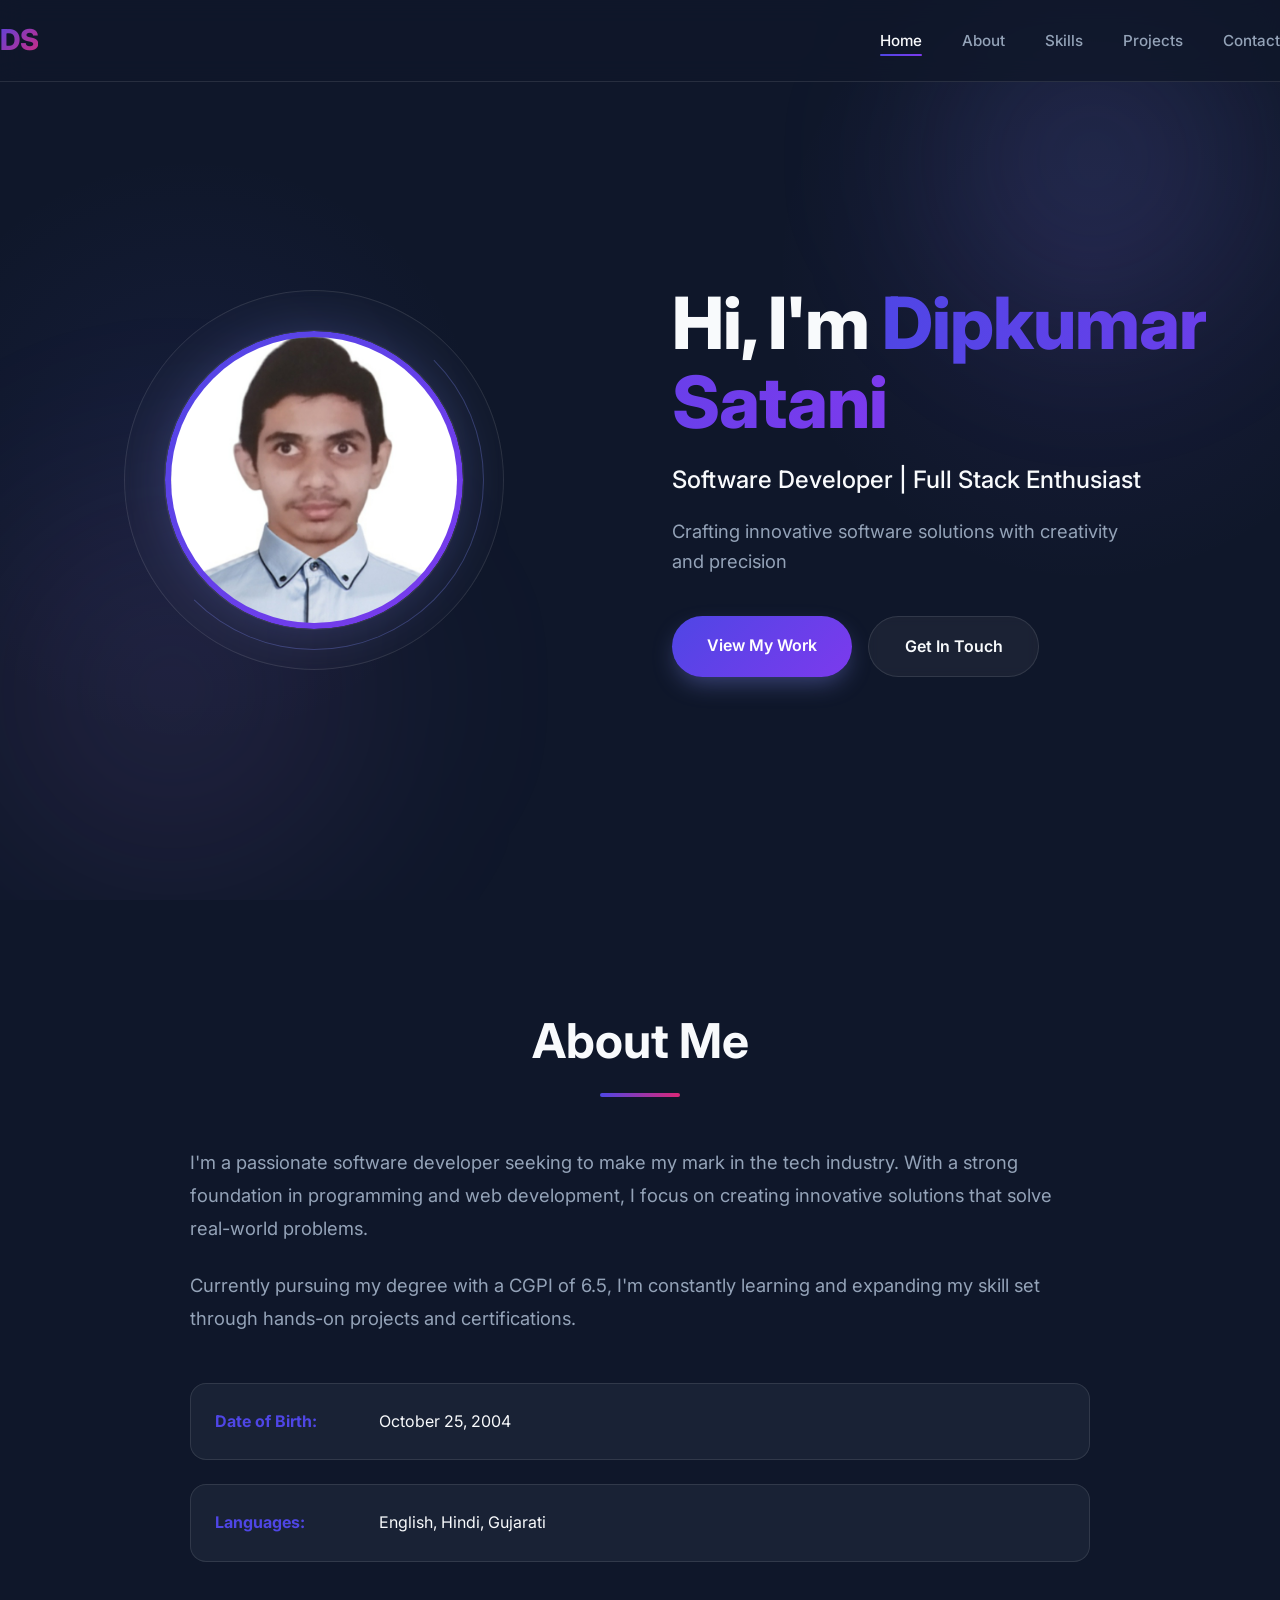
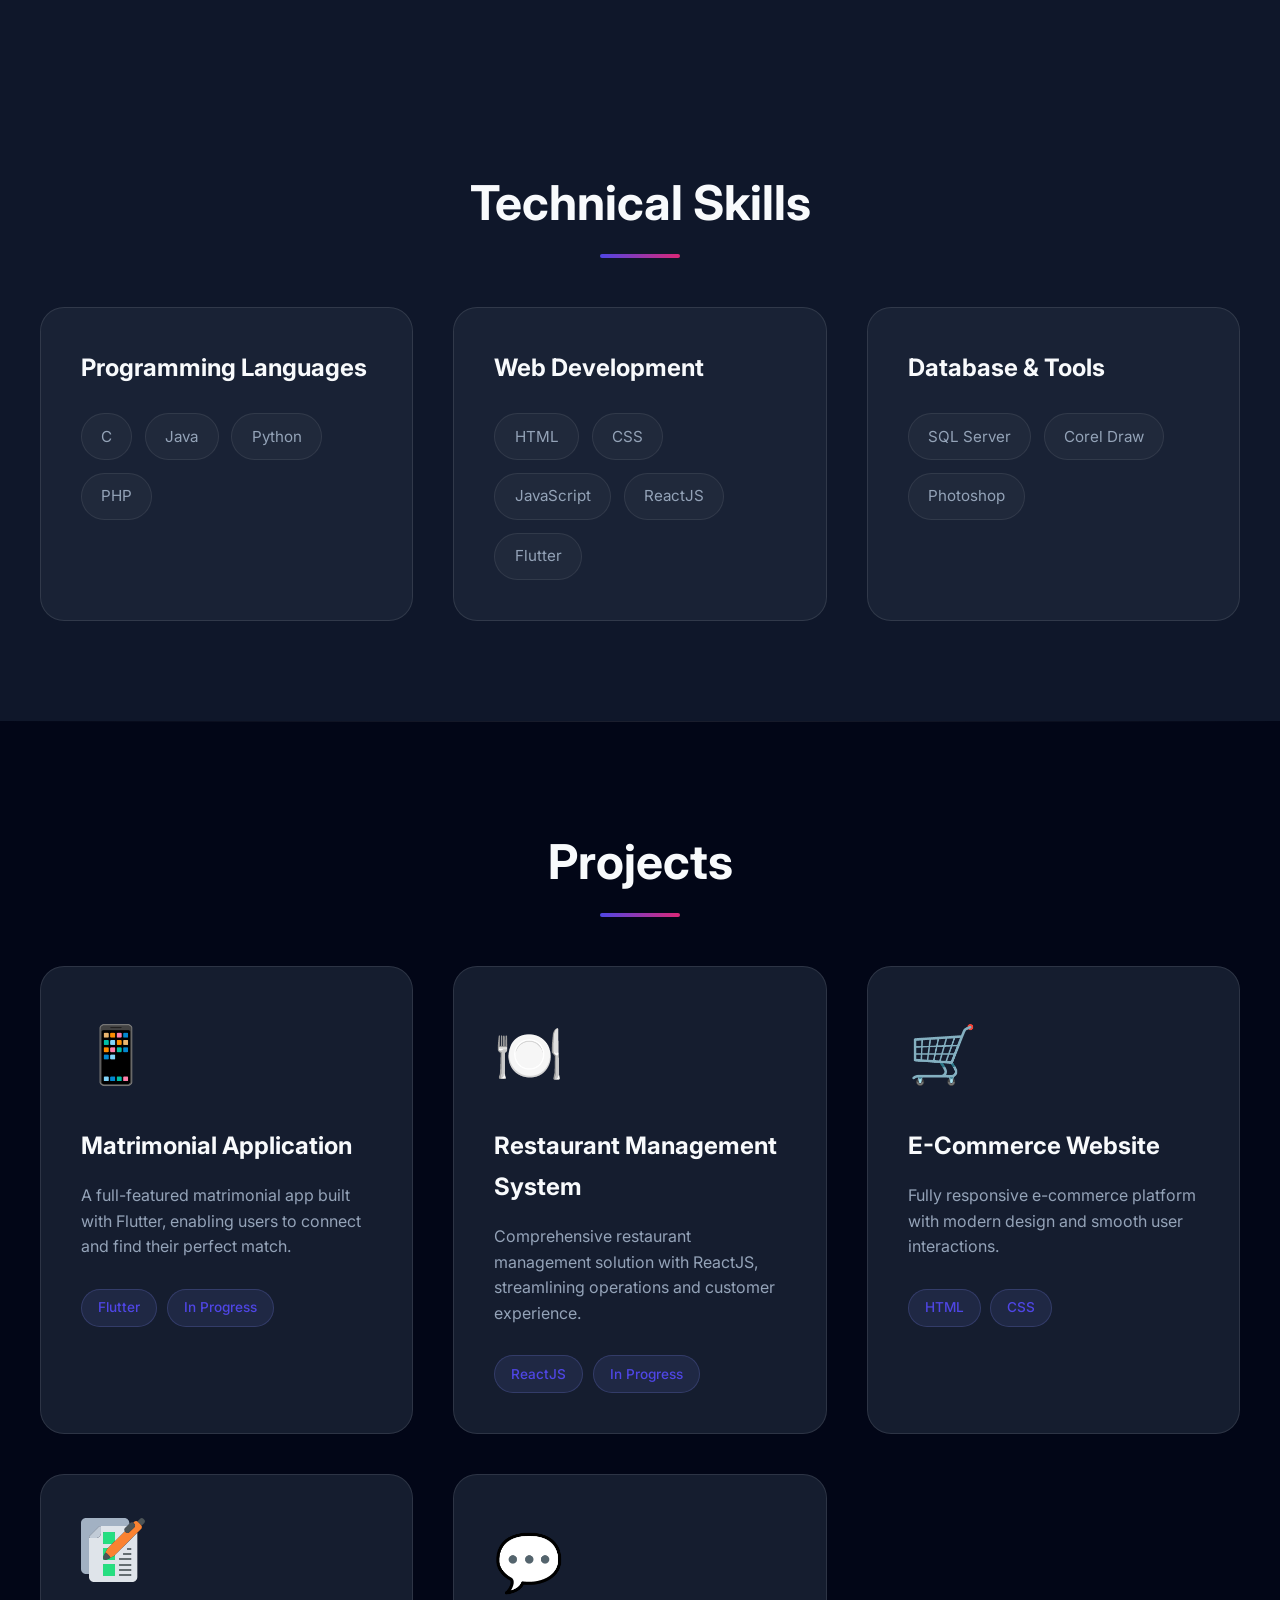
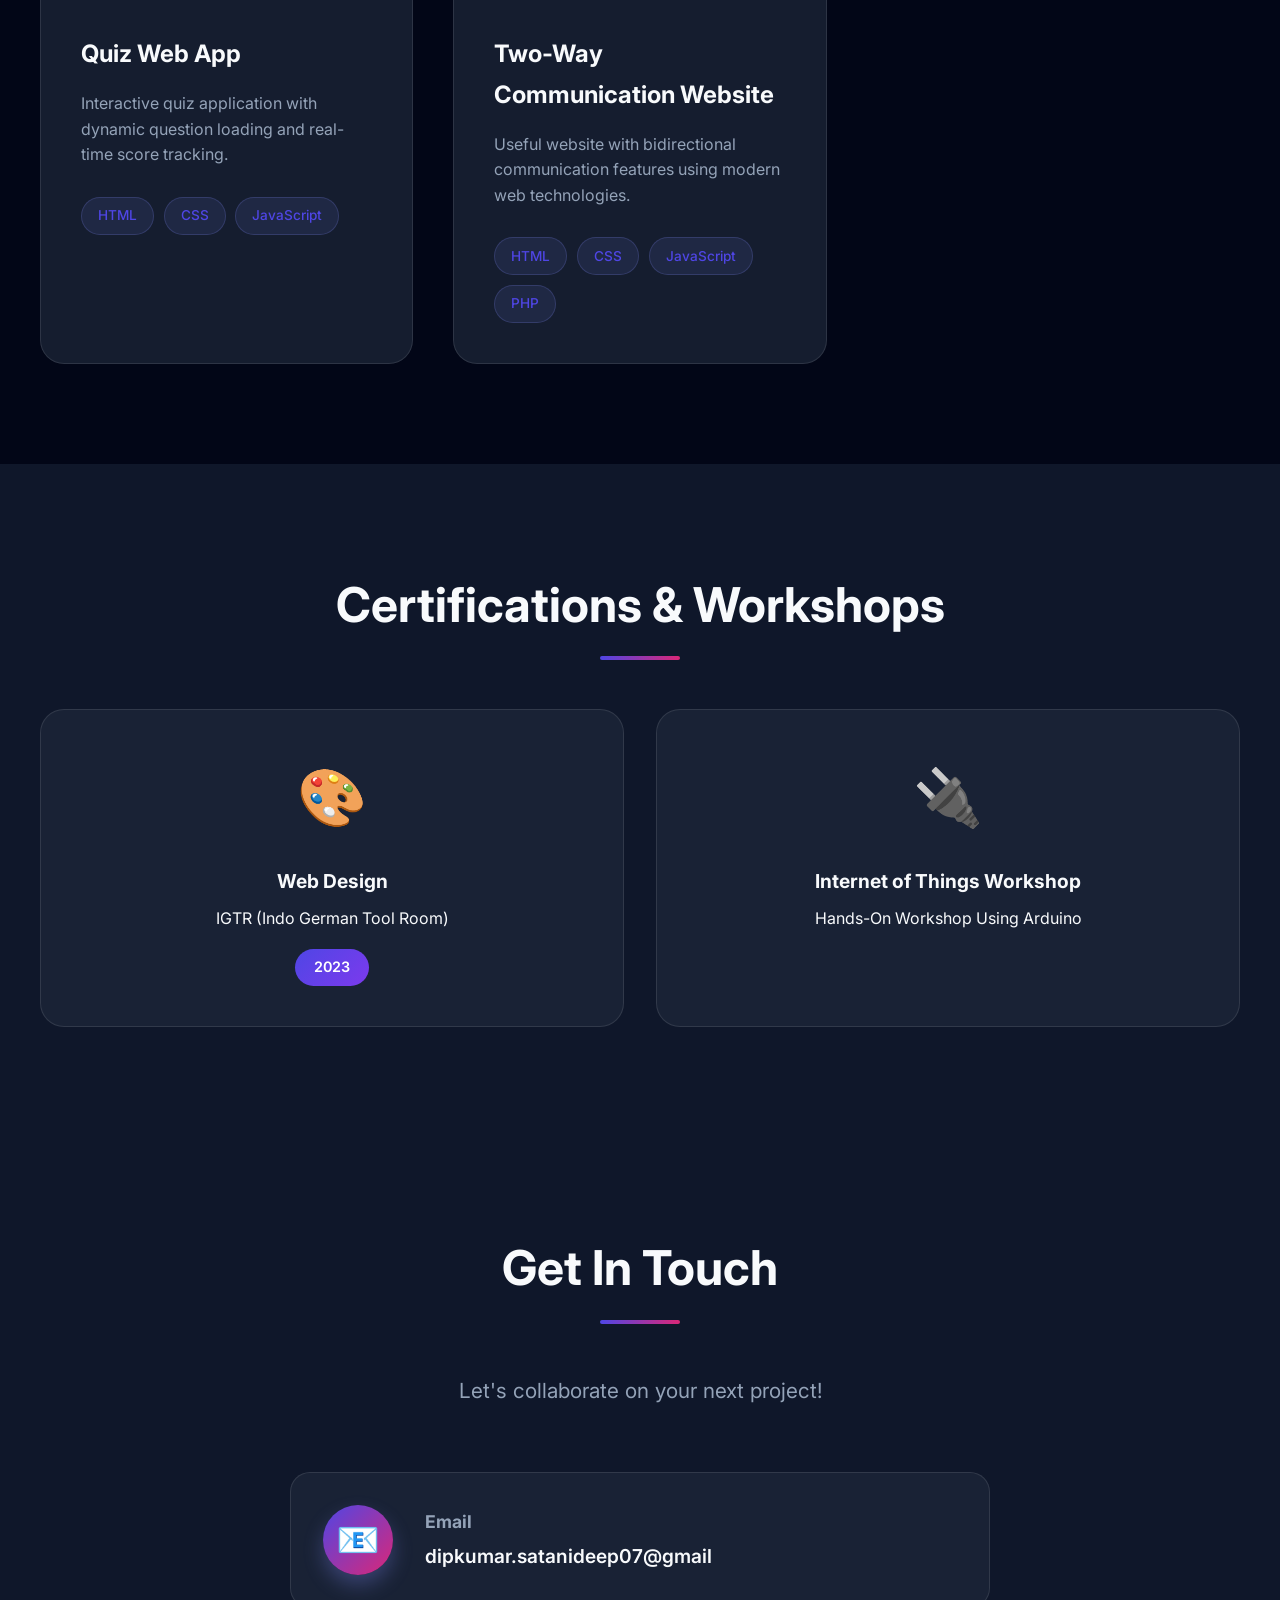
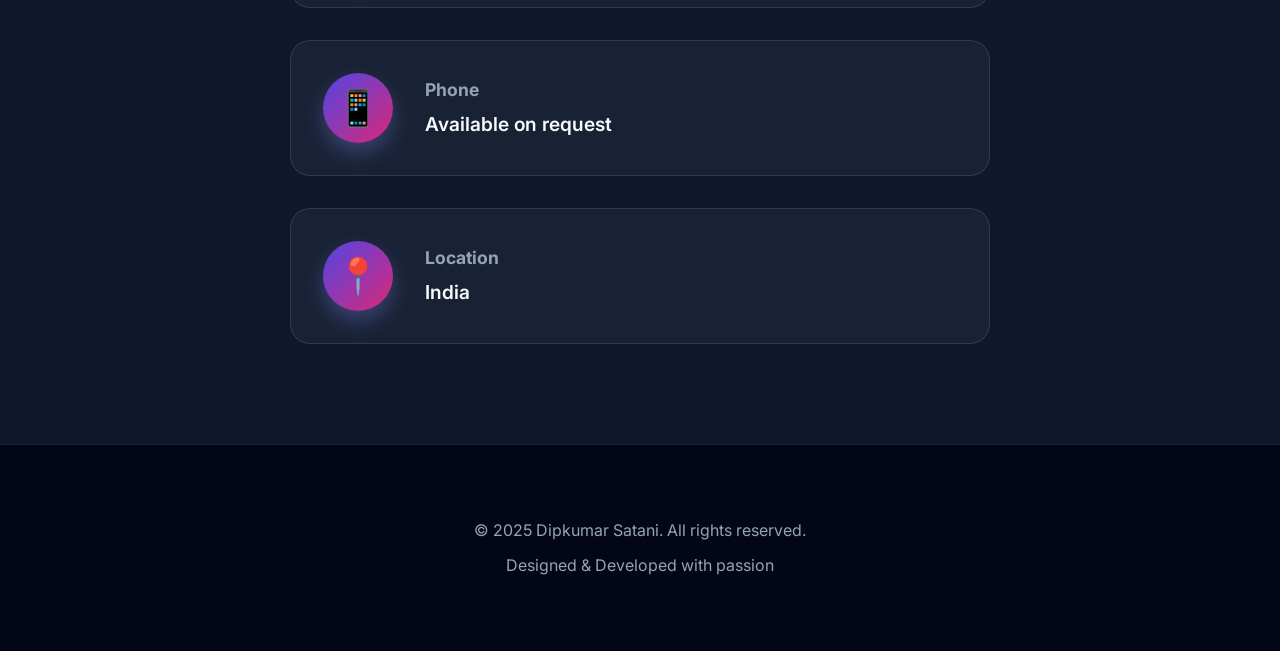
==== index.html @ 1bc6665c "Add files via upload" ====
<!DOCTYPE html>
<html lang="en">

<head>
  <meta charset="UTF-8" />
  <meta name="viewport" content="width=device-width, initial-scale=1.0" />
  <title>Dipkumar Satani - Software Developer Portfolio</title>
  <link rel="preconnect" href="https://fonts.googleapis.com">
  <link rel="preconnect" href="https://fonts.gstatic.com" crossorigin>
  <link
    href="https://fonts.googleapis.com/css2?family=Inter:wght@300;400;500;600;700&family=Outfit:wght@400;500;600;700;800&display=swap"
    rel="stylesheet">
  <link rel="stylesheet" href="style.css" />
</head>

<body>
  <!-- Navigation -->
  <nav class="navbar">
    <div class="nav-container">
      <div class="logo">DS</div>
      <ul class="nav-menu">
        <li><a href="#home" class="nav-link">Home</a></li>
        <li><a href="#about" class="nav-link">About</a></li>
        <li><a href="#skills" class="nav-link">Skills</a></li>
        <li><a href="#projects" class="nav-link">Projects</a></li>
        <li><a href="#contact" class="nav-link">Contact</a></li>
      </ul>
      <div class="hamburger">
        <span></span>
        <span></span>
        <span></span>
      </div>
    </div>
  </nav>
  <!-- Hero Section -->
  <section id="home" class="hero">
    <div class="hero-image">
      <div class="profile-ring">
        <div class="ring-outer"></div>
        <div class="ring-middle"></div>
        <div class="profile-photo">
          <img src="./me.jpg" alt="Dipkumar Satani" id="profileImg" />
          <div class="photo-placeholder">DS</div>
        </div>
      </div>
    </div>
    <div class="hero-content">
      <h1 class="hero-title">
        Hi, I'm <span class="gradient-text">Dipkumar Satani</span>
      </h1>
      <p class="hero-subtitle">Software Developer | Full Stack Enthusiast</p>
      <p class="hero-description">
        Crafting innovative software solutions with creativity and precision
      </p>
      <div class="hero-buttons">
        <a href="#projects" class="btn btn-primary">View My Work</a>
        <a href="#contact" class="btn btn-secondary">Get In Touch</a>
      </div>
    </div>
  </section>

  <!-- About Section -->
  <section id="about" class="about">
    <div class="container">
      <h2 class="section-title">About Me</h2>
      <div class="about-content">
        <div class="about-text">
          <p>
            I'm a passionate software developer seeking to make my mark in the
            tech industry. With a strong foundation in programming and web
            development, I focus on creating innovative solutions that solve
            real-world problems.
          </p>
          <p>
            Currently pursuing my degree with a CGPI of 6.5, I'm constantly
            learning and expanding my skill set through hands-on projects and
            certifications.
          </p>
          <div class="about-details">
            <div class="detail-item">
              <span class="detail-label">Date of Birth:</span>
              <span class="detail-value">October 25, 2004</span>
            </div>
            <div class="detail-item">
              <span class="detail-label">Languages:</span>
              <span class="detail-value">English, Hindi, Gujarati</span>
            </div>
          </div>
        </div>
      </div>
    </div>
  </section>

  <!-- Skills Section -->
  <section id="skills" class="skills">
    <div class="container">
      <h2 class="section-title">Technical Skills</h2>
      <div class="skills-grid">
        <div class="skill-category">
          <h3>Programming Languages</h3>
          <div class="skill-tags">
            <span class="skill-tag">C</span>
            <span class="skill-tag">Java</span>
            <span class="skill-tag">Python</span>
            <span class="skill-tag">PHP</span>
          </div>
        </div>
        <div class="skill-category">
          <h3>Web Development</h3>
          <div class="skill-tags">
            <span class="skill-tag">HTML</span>
            <span class="skill-tag">CSS</span>
            <span class="skill-tag">JavaScript</span>
            <span class="skill-tag">ReactJS</span>
            <span class="skill-tag">Flutter</span>
          </div>
        </div>
        <div class="skill-category">
          <h3>Database & Tools</h3>
          <div class="skill-tags">
            <span class="skill-tag">SQL Server</span>
            <span class="skill-tag">Corel Draw</span>
            <span class="skill-tag">Photoshop</span>
          </div>
        </div>
      </div>
    </div>
  </section>

  <!-- Projects Section -->
  <section id="projects" class="projects">
    <div class="container">
      <h2 class="section-title">Projects</h2>
      <div class="projects-grid">
        <div class="project-card">
          <div class="project-icon">📱</div>
          <h3>Matrimonial Application</h3>
          <p>
            A full-featured matrimonial app built with Flutter, enabling users
            to connect and find their perfect match.
          </p>
          <div class="project-tech">
            <span>Flutter</span>
            <span>In Progress</span>
          </div>
        </div>
        <div class="project-card">
          <div class="project-icon">🍽️</div>
          <h3>Restaurant Management System</h3>
          <p>
            Comprehensive restaurant management solution with ReactJS,
            streamlining operations and customer experience.
          </p>
          <div class="project-tech">
            <span>ReactJS</span>
            <span>In Progress</span>
          </div>
        </div>
        <div class="project-card">
          <div class="project-icon">🛒</div>
          <h3>E-Commerce Website</h3>
          <p>
            Fully responsive e-commerce platform with modern design and smooth
            user interactions.
          </p>
          <div class="project-tech">
            <span>HTML</span>
            <span>CSS</span>
          </div>
        </div>
        <div class="project-card">
          <div class="project-icon">
            <svg xmlns="http://www.w3.org/2000/svg" width="64" height="64" viewBox="0 0 64 64" id="test">
              <g>
                <path fill="#646e72"
                  d="m 47.00004,30.0002 a 1,1.0000078 0 0 0 -1,1 1,1.0000078 0 0 0 1,1.0001 h 2.332 a 1,1.0000078 0 0 0 1,-1.0001 1,1.0000078 0 0 0 -1,-1 z m -4,5.0001 a 1,1.0000078 0 0 0 -1,1 1,1.0000078 0 0 0 1,1 h 6.332 a 1,1.0000078 0 0 0 1,-1 1,1.0000078 0 0 0 -1,-1 z m -4,5 a 1,1.0000078 0 0 0 -1,1 1,1.0000078 0 0 0 1,1 h 10.332 a 1,1.0000078 0 0 0 1,-1 1,1.0000078 0 0 0 -1,-1 z m 0,6.0001 a 1,1.0000078 0 0 0 -1,1 1,1.0000078 0 0 0 1,1 h 10.332 a 1,1.0000078 0 0 0 1,-1 1,1.0000078 0 0 0 -1,-1 z m 0,5 a 1,1.0000078 0 0 0 -1,1 1,1.0000078 0 0 0 1,1 h 10.332 a 1,1.0000078 0 0 0 1,-1 1,1.0000078 0 0 0 -1,-1 z m 0,5 a 1,1.0000078 0 0 0 -1,1 1,1.0000078 0 0 0 1,1.0001 h 10.332 a 1,1.0000078 0 0 0 1,-1.0001 1,1.0000078 0 0 0 -1,-1 z">
                </path>
                <path fill="#26de81"
                  d="M23.00004 46.0004c-.5523.0001-.9999.4477-1 1v10c.0001.5523.4477 1 1 1.0001h10c.5523-.0001.9999-.4478 1-1.0001v-10c-.0001-.5523-.4477-.9999-1-1zM23.00004 14.0001a1.0001 1.0001078 0 00-1 1v10.0001a1.0001 1.0001078 0 001 1h7.9297l3.0703-3.0723v-7.9278a1.0001 1.0001078 0 00-1-1z">
                </path>
                <path fill="#4c5457"
                  d="m 24.00004,35.1409 c -0.5666,1.0728 -1.1221,2.1517 -1.6816,3.2283 -0.6235,1.1997 0.038,2.4399 0.4555,2.8575 0.4203,0.4202 1.6528,1.0643 2.8575,0.4555 1.0769,-0.5539 2.1585,-1.1071 3.2223,-1.6819 0.3705,-0.3247 0.4492,-0.8709 0.1856,-1.2871 -0.9276,-1.4272 -2.4361,-2.925 -3.7012,-3.7949 -0.4454,-0.2925 -1.0296,-0.1748 -1.3381,0.2226 z">
                </path>
                <path fill="#fa8231"
                  d="m 55.06844,3.1094 c -0.7699,0 -1.5395,0.2914 -2.1211,0.873 l -0.7305,0.7305 c 0.323,0.2404 1.2006,1.1291 1.4141,1.4141 v 0 c 0.678,0.9057 0.6153,2.2128 -0.2051,3.0333 l -5.2012,5.2012 c -0.8202,0.8203 -2.1256,0.8807 -3.0312,0.2031 v 0 c -0.427,-0.3291 -1.1944,-1.1182 -1.4161,-1.4141 l -16.8476,16.8497 -0.6367,0.6367 c -0.075,0.074 -0.1375,0.16 -0.1856,0.2539 -0.7032,1.3865 -1.4051,2.7735 -2.1074,4.1603 v 0.09 c 0.3198,-0.4115 0.9021,-0.5084 1.3379,-0.2226 0.2423,0.1666 0.4702,0.3532 0.7012,0.5351 0.9292,0.732 1.7608,1.5812 2.4707,2.5274 0.1808,0.241 0.365,0.4796 0.5293,0.7324 0.2635,0.4161 0.1848,0.9622 -0.1856,1.2869 h 0.096 c 1.3869,-0.7021 2.7737,-1.4044 4.1602,-2.1074 0.094,-0.048 0.1796,-0.1107 0.2539,-0.1856 8.8861,-8.8835 17.7703,-17.7688 26.6543,-26.6545 0.9144,-0.9144 1.0976,-2.2889 0.5742,-3.4023 -0.8924,-1.3965 -2.2337,-2.4994 -3.4024,-3.6681 -0.4751,-0.4751 -1.2759,-0.873 -2.121,-0.873 z">
                </path>
                <path fill="#4c5457"
                  d="M59.08404.6738l-2.7324 2.7324c.3024.1424.5894.3278.8378.5762l2.8282 2.8282c.2487.2488.4318.5371.5742.8399l2.7344-2.7345c.8983-.8984.8983-2.3848 0-3.2832l-.959-.959c-.8939-.8939-2.382-.901-3.2832 0zM50.76954 4.248c-.5773.01-1.1499.232-1.5859.668l-5.2012 5.2013c-.8204.8203-.8831 2.1275-.2051 3.0332.2056.2762 1.0846 1.166 1.4161 1.4141.9056.6776 2.211.6171 3.0312-.2032l5.2012-5.2011c.8204-.8205.8831-2.1276.2051-3.0333-.202-.2715-1.077-1.1615-1.4141-1.4141-.4246-.3182-.9378-.4739-1.4473-.4649z">
                </path>
                <path fill="#26de81"
                  d="m 23.00004,30.0002 c -0.5523,10e-5 -0.9999,0.4477 -1,1 v 10.0001 c 0,0.5523 0.4477,1 1,1 h 10 c 0.5523,-1e-4 0.9999,-0.4477 1,-1 v -3.9297 l -0.6367,0.6367 c -0.074,0.075 -0.16,0.1375 -0.2539,0.1856 -3.5726,1.8114 0.9953,-0.5052 -7.4785,3.789 -0.6697,0.3394 -1.3943,0.307 -2.0137,0.062 -0.3159,-0.1244 -0.6125,-0.2863 -0.8438,-0.5175 -0.2312,-0.2313 -0.3931,-0.5279 -0.5175,-0.8438 -0.244,-0.6194 -0.2769,-1.3439 0.062,-2.0137 1.2642,-2.4921 2.5253,-4.9857 3.789,-7.4781 0.048,-0.094 0.1107,-0.1796 0.1856,-0.2539 l 0.6367,-0.6367 z">
                </path>
                <path fill="#a2b1c3"
                  d="m 5.00004,0 c -2.7496,0 -5,2.2504 -5,5 v 46.0004 c 0,2.7496 2.2504,5 5,5 h 3 V 19.0001 c 10e-5,-0.2652 0.1055,-0.5195 0.293,-0.707 l 10,-10 c 0.1875,-0.1875 0.4418,-0.2929 0.707,-0.293 h 27.0996 l 2.2324,-2.2325 V 5 c 0,-2.7496 -2.2504,-5 -5,-5 z">
                </path>
                <path fill="#dfe4ea"
                  d="m 19.00004,8.0001 c 0.3735,0 0.9407,0.2614 0.9997,0.9995 v 6 c 0,2.7496 -2.2504,5.0001 -5,5.0001 h -6 c -0.5523,0 -1,-0.4477 -1,-1.0001 V 59 c 0,2.7496 2.2504,5 5,5 h 38.332 c 2.7496,0 5,-2.2504 5,-5 V 14.7379 c -7.4418,7.4463 -14.8874,14.8889 -22.3317,22.3327 v 3.9297 c -10e-5,0.5523 -0.4477,0.9999 -1,1 h -10 c -0.5523,0 -1,-0.4477 -1,-1 V 31.0002 c 10e-5,-0.5523 0.4477,-0.9999 1,-1 h 3.9297 l 4,-4 h -7.9297 c -0.5523,-10e-5 -0.9999,-0.4477 -1,-1 V 15.0001 c 10e-5,-0.5523 0.4477,-0.9999 1,-1 h 10 c 0.5523,10e-5 0.9999,0.4477 1,1 v 7.9278 l 9.7773,-9.7774 c -0.678,-0.9057 -0.6153,-2.2129 0.2051,-3.0332 l 2.1172,-2.1172 z m 28,22.0001 h 2.332 c 0.5523,0 1,0.4477 1,1 0,0.5523 -0.4477,1.0001 -1,1.0001 h -2.332 c -0.5523,0 -1,-0.4478 -1,-1.0001 0,-0.5523 0.4477,-1 1,-1 z m -4,5.0001 h 6.332 c 0.5523,0 1,0.4477 1,1 0,0.5523 -0.4477,1 -1,1 h -6.332 c -0.5523,0 -1,-0.4477 -1,-1 0,-0.5523 0.4477,-1 1,-1 z m -4,5 h 10.332 c 0.5523,0 1,0.4477 1,1 0,0.5523 -0.4477,1 -1,1 h -10.332 c -0.5523,0 -1,-0.4477 -1,-1 0,-0.5523 0.4477,-1 1,-1 z m -16,6.0001 h 10 c 0.5523,1e-4 0.9999,0.4477 1,1 v 10 c -10e-5,0.5523 -0.4477,1 -1,1.0001 h -10 c -0.5523,-1e-4 -0.9999,-0.4478 -1,-1.0001 v -10 c 10e-5,-0.5523 0.4477,-0.9999 1,-1 z m 16,0 h 10.332 c 0.5523,0 1,0.4477 1,1 0,0.5523 -0.4477,1 -1,1 h -10.332 c -0.5523,0 -1,-0.4477 -1,-1 0,-0.5523 0.4477,-1 1,-1 z m 0,5 h 10.332 c 0.5523,0 1,0.4477 1,1 0,0.5523 -0.4477,1 -1,1 h -10.332 c -0.5523,0 -1,-0.4477 -1,-1 0,-0.5523 0.4477,-1 1,-1 z m 0,5 h 10.332 c 0.5523,0 1,0.4477 1,1 0,0.5523 -0.4477,1.0001 -1,1.0001 h -10.332 c -0.5523,0 -1,-0.4478 -1,-1.0001 0,-0.5523 0.4477,-1 1,-1 z">
                </path>
                <path fill="#c1cbd7"
                  d="m 19.00004,8.0001 c -0.482,0 -0.7226,0.3321 -0.7068,0.2926 l -10,10 c 0,0 0.01,-0.01 0.015,-0.012 -0.6383,0.6115 -0.2137,1.7195 0.6918,1.7195 h 6 c 2.7496,0 5.0045,-2.2505 5,-5.0001 -0.01,-6.075 -0.01,-2.9616 -0.01,-6.075 0,-0.1072 -0.073,-0.4426 -0.31,-0.6443 -0.1828,-0.1766 -0.4259,-0.2769 -0.68,-0.2807 z">
                </path>
              </g>
            </svg>
          </div>
          <h3>Quiz Web App</h3>
          <p>
            Interactive quiz application with dynamic question loading and
            real-time score tracking.
          </p>
          <div class="project-tech">
            <span>HTML</span>
            <span>CSS</span>
            <span>JavaScript</span>
          </div>
        </div>
        <div class="project-card">
          <div class="project-icon">💬</div>
          <h3>Two-Way Communication Website</h3>
          <p>
            Useful website with bidirectional communication features using
            modern web technologies.
          </p>
          <div class="project-tech">
            <span>HTML</span>
            <span>CSS</span>
            <span>JavaScript</span>
            <span>PHP</span>
          </div>
        </div>
      </div>
    </div>
  </section>

  <!-- Certifications Section -->
  <section id="certifications" class="certifications">
    <div class="container">
      <h2 class="section-title">Certifications & Workshops</h2>
      <div class="cert-grid">
        <div class="cert-card">
          <div class="cert-icon">🎨</div>
          <h3>Web Design</h3>
          <p>IGTR (Indo German Tool Room)</p>
          <span class="cert-year">2023</span>
        </div>
        <div class="cert-card">
          <div class="cert-icon">🔌</div>
          <h3>Internet of Things Workshop</h3>
          <p>Hands-On Workshop Using Arduino</p>
        </div>
      </div>
    </div>
  </section>

  <!-- Contact Section -->
  <section id="contact" class="contact">
    <div class="container">
      <h2 class="section-title">Get In Touch</h2>
      <p class="contact-subtitle">Let's collaborate on your next project!</p>
      <div class="contact-content">
        <div class="contact-info">
          <div class="contact-item">
            <div class="contact-icon">📧</div>
            <div>
              <h4>Email</h4>
              <p>dipkumar.satanideep07@gmail</p>
            </div>
          </div>
          <div class="contact-item">
            <div class="contact-icon">📱</div>
            <div>
              <h4>Phone</h4>
              <p>Available on request</p>
            </div>
          </div>
          <div class="contact-item">
            <div class="contact-icon">📍</div>
            <div>
              <h4>Location</h4>
              <p>India</p>
            </div>
          </div>
        </div>
      </div>
    </div>
  </section>

  <!-- Footer -->
  <footer class="footer">
    <div class="container">
      <p>&copy; 2025 Dipkumar Satani. All rights reserved.</p>
      <p>Designed & Developed with passion</p>
    </div>
  </footer>

  <script src="script.js"></script>
</body>

</html>
---- style.css ----
/* ==== 1. ROOT & TYPOGRAPHY ==== */
:root {
    /* Fonts */
    --font-body: 'Inter', -apple-system, BlinkMacSystemFont, 'Segoe UI', sans-serif;
    --font-heading: 'Inter', -apple-system, BlinkMacSystemFont, 'Segoe UI', sans-serif;
    
    /* Glass Effect */
    --glass-blur: 12px;
    
    /* Modern Dark Palette */
    --primary-color: #4f46e5;      /* indigo-600 */
    --secondary-color: #7c3aed;    /* violet-600 */
    --accent-color: #db2777;       /* pink-600 */

    --dark-bg: #0f172a;            /* slate-900 */
    --darker-bg: #020617;          /* slate-950 */
    --card-bg: rgba(30, 41, 59, 0.7); /* slate-800 with opacity */

    --light-text: #f8fafc;
    --gray-text: #94a3b8;          /* Changed for better contrast */
    
    --glass-bg: rgba(15, 23, 42, 0.8);
    --glass-border: rgba(255, 255, 255, 0.1);
}

/* Base */
* {
    margin: 0;
    padding: 0;
    box-sizing: border-box;
}

html {
    scroll-behavior: smooth;
}

body {
    font-family: var(--font-body);
    background: var(--dark-bg);
    color: var(--light-text);
    line-height: 1.7;
    overflow-x: hidden;
    background-image:
        radial-gradient(circle at 15% 50%, rgba(99, 102, 241, 0.08), transparent 25%),
        radial-gradient(circle at 85% 30%, rgba(139, 92, 246, 0.08), transparent 25%);
    background-attachment: fixed;
}

h1,
h2,
h3,
h4,
h5,
h6 {
    font-family: var(--font-heading);
}

/* ==== 2. LAYOUT ==== */
.container {
    max-width: 1240px;
    margin: auto;
    padding: 0 1.25rem;
}

/* ==== 3. NAVBAR ==== */
.navbar {
    position: fixed;
    top: 0;
    left: 0;
    right: 0;
    background: var(--glass-bg);
    backdrop-filter: blur(var(--glass-blur));
    -webkit-backdrop-filter: blur(var(--glass-blur));
    z-index: 1000;
    padding: 1rem 0;
    border-bottom: 1px solid var(--glass-border);
    transition: all 0.3s ease;
}

.navbar.scrolled {
    background: rgba(15, 23, 42, 0.85);
    box-shadow: 0 4px 30px rgba(0, 0, 0, 0.1);
    border-bottom: 1px solid rgba(255, 255, 255, 0.05);
}

.nav-container {
    display: flex;
    justify-content: space-between;
    align-items: center;
}

.logo {
    font-size: 1.8rem;
    font-weight: 800;
    background: linear-gradient(135deg, var(--primary-color), var(--accent-color));
    -webkit-background-clip: text;
    background-clip: text;
    -webkit-text-fill-color: transparent;
    letter-spacing: -0.5px;
}

.nav-menu {
    display: flex;
    gap: 2.5rem;
    list-style: none;
}

.nav-link {
    color: var(--gray-text);
    text-decoration: none;
    font-weight: 500;
    position: relative;
    transition: color 0.3s;
    font-size: 0.95rem;
}

.nav-link:hover,
.nav-link.active {
    color: var(--light-text);
}

.nav-link::after {
    content: '';
    position: absolute;
    left: 0;
    bottom: -6px;
    width: 0;
    height: 2px;
    background: linear-gradient(90deg, var(--primary-color), var(--secondary-color));
    transition: width 0.3s;
    border-radius: 2px;
}

.nav-link:hover::after,
.nav-link.active::after {
    width: 100%;
}

.hamburger {
    display: none;
    flex-direction: column;
    gap: 6px;
    cursor: pointer;
    background: none;
    border: none;
    padding: 0.5rem;
}

.hamburger span {
    width: 24px;
    height: 2px;
    background: var(--light-text);
    transition: 0.3s;
    border-radius: 2px;
}

/* Hamburger Animation */
.hamburger.active span:nth-child(1) {
    transform: rotate(45deg) translate(5px, 6px);
}

.hamburger.active span:nth-child(2) {
    opacity: 0;
}

.hamburger.active span:nth-child(3) {
    transform: rotate(-45deg) translate(5px, -6px);
}

/* ==== 4. HERO ==== */
.hero {
    min-height: 100vh;
    display: grid;
    grid-template-columns: 1fr 1fr;
    align-items: center;
    gap: 4rem;
    padding: 120px 1.25rem 60px;
    position: relative;
    overflow: hidden;
}

/* Animated Background Elements */
.hero::before {
    content: '';
    position: absolute;
    top: -10%;
    right: -5%;
    width: 500px;
    height: 500px;
    background: radial-gradient(circle, rgba(129, 140, 248, 0.15) 0%, transparent 70%);
    filter: blur(60px);
    animation: float 10s infinite ease-in-out;
    z-index: -1;
}

.hero::after {
    content: '';
    position: absolute;
    bottom: -10%;
    left: -10%;
    width: 600px;
    height: 600px;
    background: radial-gradient(circle, rgba(192, 132, 252, 0.12) 0%, transparent 70%);
    filter: blur(80px);
    animation: float 14s infinite ease-in-out reverse;
    z-index: -1;
}

@keyframes float {
    0%,
    100% {
        transform: translate(0, 0);
    }
    50% {
        transform: translate(30px, -30px);
    }
}

.hero-image {
    justify-self: center;
    position: relative;
}

.profile-ring {
    width: 380px;
    height: 380px;
    position: relative;
}

.ring-outer {
    position: absolute;
    inset: 0;
    border-radius: 50%;
    border: 1px solid rgba(255, 255, 255, 0.1);
    background: rgba(255, 255, 255, 0.02);
    backdrop-filter: blur(5px);
    animation: spin 20s linear infinite;
}

.ring-middle {
    position: absolute;
    inset: 20px;
    border-radius: 50%;
    border: 1px solid rgba(129, 140, 248, 0.3);
    border-top-color: transparent;
    border-left-color: transparent;
    animation: spin 15s linear infinite reverse;
}

@keyframes spin {
    to {
        transform: rotate(360deg);
    }
}

.profile-photo {
    position: absolute;
    inset: 40px;
    border-radius: 50%;
    overflow: hidden;
    padding: 6px;
    background: rgba(255, 255, 255, 0.03);
    border: 1px solid rgba(255, 255, 255, 0.1);
    box-shadow: 0 0 40px rgba(129, 140, 248, 0.2);
}

.profile-photo img {
    width: 100%;
    height: 100%;
    object-fit: cover;
    border-radius: 50%;
    transition: transform 0.5s ease;
    position: relative;
    z-index: 10;
}

.profile-photo:hover img {
    transform: scale(1.05);
}

.photo-placeholder {
    position: absolute;
    inset: 0;
    margin: auto;
    font-size: 5rem;
    font-weight: 800;
    color: #fff;
    background: linear-gradient(135deg, var(--primary-color), var(--secondary-color));
    display: flex;
    align-items: center;
    justify-content: center;
    border-radius: 50%;
}

/* Text side */
.hero-content {
    max-width: 600px;
    z-index: 1;
}

.hero-title {
    font-size: 4.5rem;
    line-height: 1.1;
    margin-bottom: 1.2rem;
    font-weight: 800;
    letter-spacing: -1px;
}

.gradient-text {
    background: linear-gradient(to right, var(--primary-color), var(--secondary-color), var(--accent-color));
    -webkit-background-clip: text;
    background-clip: text;
    -webkit-text-fill-color: transparent;
    background-size: 200% auto;
    animation: gradientMove 5s linear infinite;
}

@keyframes gradientMove {
    0% {
        background-position: 0% 50%;
    }
    100% {
        background-position: 200% 50%;
    }
}

.hero-subtitle {
    font-size: 1.5rem;
    color: var(--light-text);
    margin-bottom: 1rem;
    font-weight: 500;
}

.hero-description {
    font-size: 1.15rem;
    color: var(--gray-text);
    margin-bottom: 2.5rem;
    max-width: 480px;
    line-height: 1.6;
}

.hero-buttons {
    display: flex;
    gap: 1rem;
    flex-wrap: wrap;
}

.btn {
    padding: 1rem 2.2rem;
    border-radius: 50px;
    font-weight: 600;
    text-decoration: none;
    transition: all 0.3s ease;
    display: inline-block;
    font-size: 1rem;
    cursor: pointer;
    border: none;
}

.btn-primary {
    background: linear-gradient(135deg, var(--primary-color), var(--secondary-color));
    color: #fff;
    box-shadow: 0 10px 25px -5px rgba(129, 140, 248, 0.4);
}

.btn-primary:hover {
    transform: translateY(-3px);
    box-shadow: 0 15px 35px -5px rgba(129, 140, 248, 0.5);
}

.btn-secondary {
    background: rgba(255, 255, 255, 0.05);
    border: 1px solid rgba(255, 255, 255, 0.1);
    color: var(--light-text);
    backdrop-filter: blur(5px);
}

.btn-secondary:hover {
    background: rgba(255, 255, 255, 0.1);
    border-color: var(--light-text);
    transform: translateY(-3px);
}

/* ==== 5. SECTIONS ==== */
section {
    padding: 100px 1.25rem;
}

.section-title {
    font-size: 3rem;
    text-align: center;
    margin-bottom: 4rem;
    position: relative;
    font-weight: 700;
}

.section-title::after {
    content: '';
    position: absolute;
    left: 50%;
    bottom: -15px;
    transform: translateX(-50%);
    width: 80px;
    height: 4px;
    background: linear-gradient(90deg, var(--primary-color), var(--accent-color));
    border-radius: 2px;
}

/* ==== 6. ABOUT ==== */
.about {
    background: transparent;
}

.about-content {
    max-width: 900px;
    margin: auto;
}

.about-text p {
    font-size: 1.15rem;
    margin-bottom: 1.5rem;
    color: var(--gray-text);
    line-height: 1.8;
}

.about-details {
    margin-top: 3rem;
    display: grid;
    gap: 1.5rem;
}

.detail-item {
    display: flex;
    gap: 1.5rem;
    padding: 1.5rem;
    background: var(--card-bg);
    border-radius: 16px;
    border: 1px solid var(--glass-border);
    backdrop-filter: blur(10px);
    align-items: center;
    transition: transform 0.3s ease;
}

.detail-item:hover {
    transform: translateX(10px);
}

.detail-label {
    font-weight: 700;
    color: var(--primary-color);
    min-width: 140px;
}

.detail-value {
    color: var(--light-text);
}

/* ==== 7. SKILLS ==== */
.skills-grid {
    display: grid;
    grid-template-columns: repeat(auto-fit, minmax(300px, 1fr));
    gap: 2.5rem;
}

.skill-category {
    background: var(--card-bg);
    padding: 2.5rem;
    border-radius: 24px;
    border: 1px solid var(--glass-border);
    backdrop-filter: blur(10px);
    transition: all 0.4s ease;
    position: relative;
    overflow: hidden;
}

.skill-category::before {
    content: '';
    position: absolute;
    top: 0;
    left: 0;
    right: 0;
    height: 4px;
    background: linear-gradient(90deg, var(--primary-color), var(--secondary-color));
    opacity: 0;
    transition: opacity 0.3s ease;
}

.skill-category:hover {
    transform: translateY(-10px);
    box-shadow: 0 20px 40px -10px rgba(0, 0, 0, 0.3);
}

.skill-category:hover::before {
    opacity: 1;
}

.skill-category h3 {
    color: var(--light-text);
    margin-bottom: 1.5rem;
    font-size: 1.5rem;
    font-weight: 700;
}

.skill-tags {
    display: flex;
    flex-wrap: wrap;
    gap: 0.8rem;
}

.skill-tag {
    padding: 0.6rem 1.2rem;
    background: rgba(255, 255, 255, 0.03);
    border: 1px solid rgba(255, 255, 255, 0.08);
    border-radius: 50px;
    font-size: 0.95rem;
    color: var(--gray-text);
    transition: 0.3s;
}

.skill-tag:hover {
    background: var(--primary-color);
    border-color: var(--primary-color);
    color: #fff;
    transform: translateY(-2px);
}

/* ==== 8. PROJECTS ==== */
.projects {
    background: var(--darker-bg);
    position: relative;
}

.projects::before {
    content: '';
    position: absolute;
    top: 0;
    left: 0;
    right: 0;
    height: 1px;
    background: linear-gradient(90deg, transparent, rgba(255, 255, 255, 0.1), transparent);
}

.projects-grid {
    display: grid;
    grid-template-columns: repeat(auto-fit, minmax(320px, 1fr));
    gap: 2.5rem;
}

.project-card {
    background: var(--card-bg);
    padding: 2.5rem;
    border-radius: 24px;
    border: 1px solid var(--glass-border);
    backdrop-filter: blur(10px);
    transition: all 0.4s ease;
    position: relative;
    z-index: 1;
}

.project-card:hover {
    transform: translateY(-15px);
    border-color: rgba(129, 140, 248, 0.3);
    box-shadow: 0 25px 50px -12px rgba(0, 0, 0, 0.4);
}

.project-icon {
    font-size: 3.5rem;
    margin-bottom: 1.5rem;
}

.project-card h3 {
    font-size: 1.5rem;
    margin-bottom: 1rem;
    font-weight: 700;
}

.project-card p {
    color: var(--gray-text);
    margin-bottom: 1.8rem;
    line-height: 1.6;
}

.project-tech {
    display: flex;
    flex-wrap: wrap;
    gap: 0.6rem;
}

.project-tech span {
    padding: 0.4rem 1rem;
    background: rgba(129, 140, 248, 0.1);
    border: 1px solid rgba(129, 140, 248, 0.2);
    border-radius: 20px;
    font-size: 0.85rem;
    color: var(--primary-color);
    font-weight: 500;
}

/* ==== 9. CERTIFICATIONS ==== */
.cert-grid {
    display: grid;
    grid-template-columns: repeat(auto-fit, minmax(280px, 1fr));
    gap: 2rem;
}

.cert-card {
    background: var(--card-bg);
    padding: 2.5rem;
    border-radius: 24px;
    border: 1px solid var(--glass-border);
    text-align: center;
    transition: all 0.3s ease;
}

.cert-card:hover {
    transform: translateY(-8px);
    border-color: var(--secondary-color);
}

.cert-icon {
    font-size: 3.5rem;
    margin-bottom: 1.2rem;
}

.cert-card h3 {
    margin-bottom: 0.5rem;
    font-size: 1.2rem;
}

.cert-year {
    display: inline-block;
    padding: 0.4rem 1.2rem;
    background: linear-gradient(135deg, var(--primary-color), var(--secondary-color));
    border-radius: 50px;
    font-size: 0.9rem;
    color: #fff;
    margin-top: 1rem;
    font-weight: 600;
}

/* ==== 10. CONTACT ==== */
.contact {
    background: transparent;
}

.contact-subtitle {
    text-align: center;
    font-size: 1.3rem;
    color: var(--gray-text);
    margin-bottom: 4rem;
}

.contact-info {
    display: grid;
    gap: 2rem;
    max-width: 700px;
    margin: auto;
}

.contact-item {
    display: flex;
    align-items: center;
    gap: 2rem;
    padding: 2rem;
    background: var(--card-bg);
    border-radius: 20px;
    border: 1px solid var(--glass-border);
    transition: all 0.3s ease;
}

.contact-item:hover {
    transform: translateX(10px);
    background: rgba(30, 41, 59, 0.9);
    border-color: var(--primary-color);
}

.contact-icon {
    width: 70px;
    height: 70px;
    border-radius: 50%;
    background: linear-gradient(135deg, var(--primary-color), var(--accent-color));
    display: flex;
    align-items: center;
    justify-content: center;
    font-size: 2.2rem;
    color: #fff;
    flex-shrink: 0;
    box-shadow: 0 10px 20px rgba(129, 140, 248, 0.3);
}

.contact-item h4 {
    font-size: 1.1rem;
    color: var(--gray-text);
    margin-bottom: 0.2rem;
}

.contact-item p {
    font-size: 1.2rem;
    font-weight: 600;
    color: var(--light-text);
}

/* ==== 11. FOOTER ==== */
.footer {
    background: var(--darker-bg);
    padding: 4rem 1.25rem;
    text-align: center;
    border-top: 1px solid var(--glass-border);
}

.footer p {
    color: var(--gray-text);
    margin: 0.5rem 0;
}

.social-links {
    margin-top: 2rem;
    display: flex;
    justify-content: center;
    gap: 1.5rem;
    flex-wrap: wrap;
}

.social-link {
    padding: 0.8rem 1.5rem;
    border: 1px solid var(--glass-border);
    background: rgba(255, 255, 255, 0.03);
    border-radius: 50px;
    color: var(--light-text);
    text-decoration: none;
    transition: 0.3s;
}

.social-link:hover {
    background: var(--primary-color);
    border-color: var(--primary-color);
    color: #fff;
    transform: translateY(-3px);
}

/* ==== 12. HERO VIDEO BACKGROUND ==== */
#hero-video {
    position: absolute;
    top: 0;
    left: 0;
    width: 100%;
    height: 100%;
    object-fit: cover;
    z-index: -2;
}

.video-overlay {
    position: absolute;
    top: 0;
    left: 0;
    width: 100%;
    height: 100%;
    background: rgba(15, 23, 42, 0.7);
    z-index: -1;
}

.hero-content,
.hero-image {
    position: relative;
    z-index: 1;
}

/* ==== 13. RESPONSIVE ==== */
@media (max-width: 1024px) {
    .hero {
        grid-template-columns: 1fr;
        text-align: center;
        gap: 3rem;
    }

    .hero-image {
        order: -1;
    }

    .hero-content {
        margin: auto;
    }

    .hero-title {
        font-size: 3.5rem;
    }

    .hero-description {
        margin-left: auto;
        margin-right: auto;
    }

    .hero-buttons {
        justify-content: center;
    }
}

@media (max-width: 768px) {
    .hamburger {
        display: flex;
    }

    .nav-menu {
        position: fixed;
        left: -100%;
        top: 70px;
        width: 100%;
        flex-direction: column;
        background: rgba(2, 6, 23, 0.98);
        padding: 2rem;
        transition: left 0.3s;
        border-top: 1px solid var(--glass-border);
        backdrop-filter: blur(20px);
        gap: 1rem;
    }

    .nav-menu.active {
        left: 0;
    }

    .nav-link {
        padding: 0.5rem 0;
        display: block;
    }

    .hero {
        padding: 100px 1.25rem 60px;
    }

    .hero-title {
        font-size: 2.5rem;
    }

    .hero-subtitle {
        font-size: 1.2rem;
    }

    .profile-ring {
        width: 280px;
        height: 280px;
    }

    .section-title {
        font-size: 2.2rem;
    }

    section {
        padding: 60px 1.25rem;
    }

    .detail-item {
        flex-direction: column;
        text-align: center;
        gap: 0.5rem;
    }

    .detail-label {
        min-width: auto;
    }

    .contact-item {
        flex-direction: column;
        text-align: center;
    }
}

@media (max-width: 480px) {
    .hero-title {
        font-size: 2rem;
    }

    .hero-buttons {
        flex-direction: column;
        align-items: center;
    }

    .btn {
        width: 100%;
        max-width: 280px;
        text-align: center;
    }

    .profile-ring {
        width: 220px;
        height: 220px;
    }

    .skills-grid,
    .projects-grid,
    .cert-grid {
        grid-template-columns: 1fr;
    }
}

/* ==== 14. ACCESSIBILITY ==== */
@media (prefers-reduced-motion: reduce) {
    *,
    *::before,
    *::after {
        animation-duration: 0.01ms !important;
        animation-iteration-count: 1 !important;
        transition-duration: 0.01ms !important;
    }

    html {
        scroll-behavior: auto;
    }
}

/* Focus styles for keyboard navigation */
.nav-link:focus,
.btn:focus,
.social-link:focus {
    outline: 2px solid var(--primary-color);
    outline-offset: 2px;
}

/* ==== 15. UTILITY CLASSES ==== */
.sr-only {
    position: absolute;
    width: 1px;
    height: 1px;
    padding: 0;
    margin: -1px;
    overflow: hidden;
    clip: rect(0, 0, 0, 0);
    white-space: nowrap;
    border: 0;
}
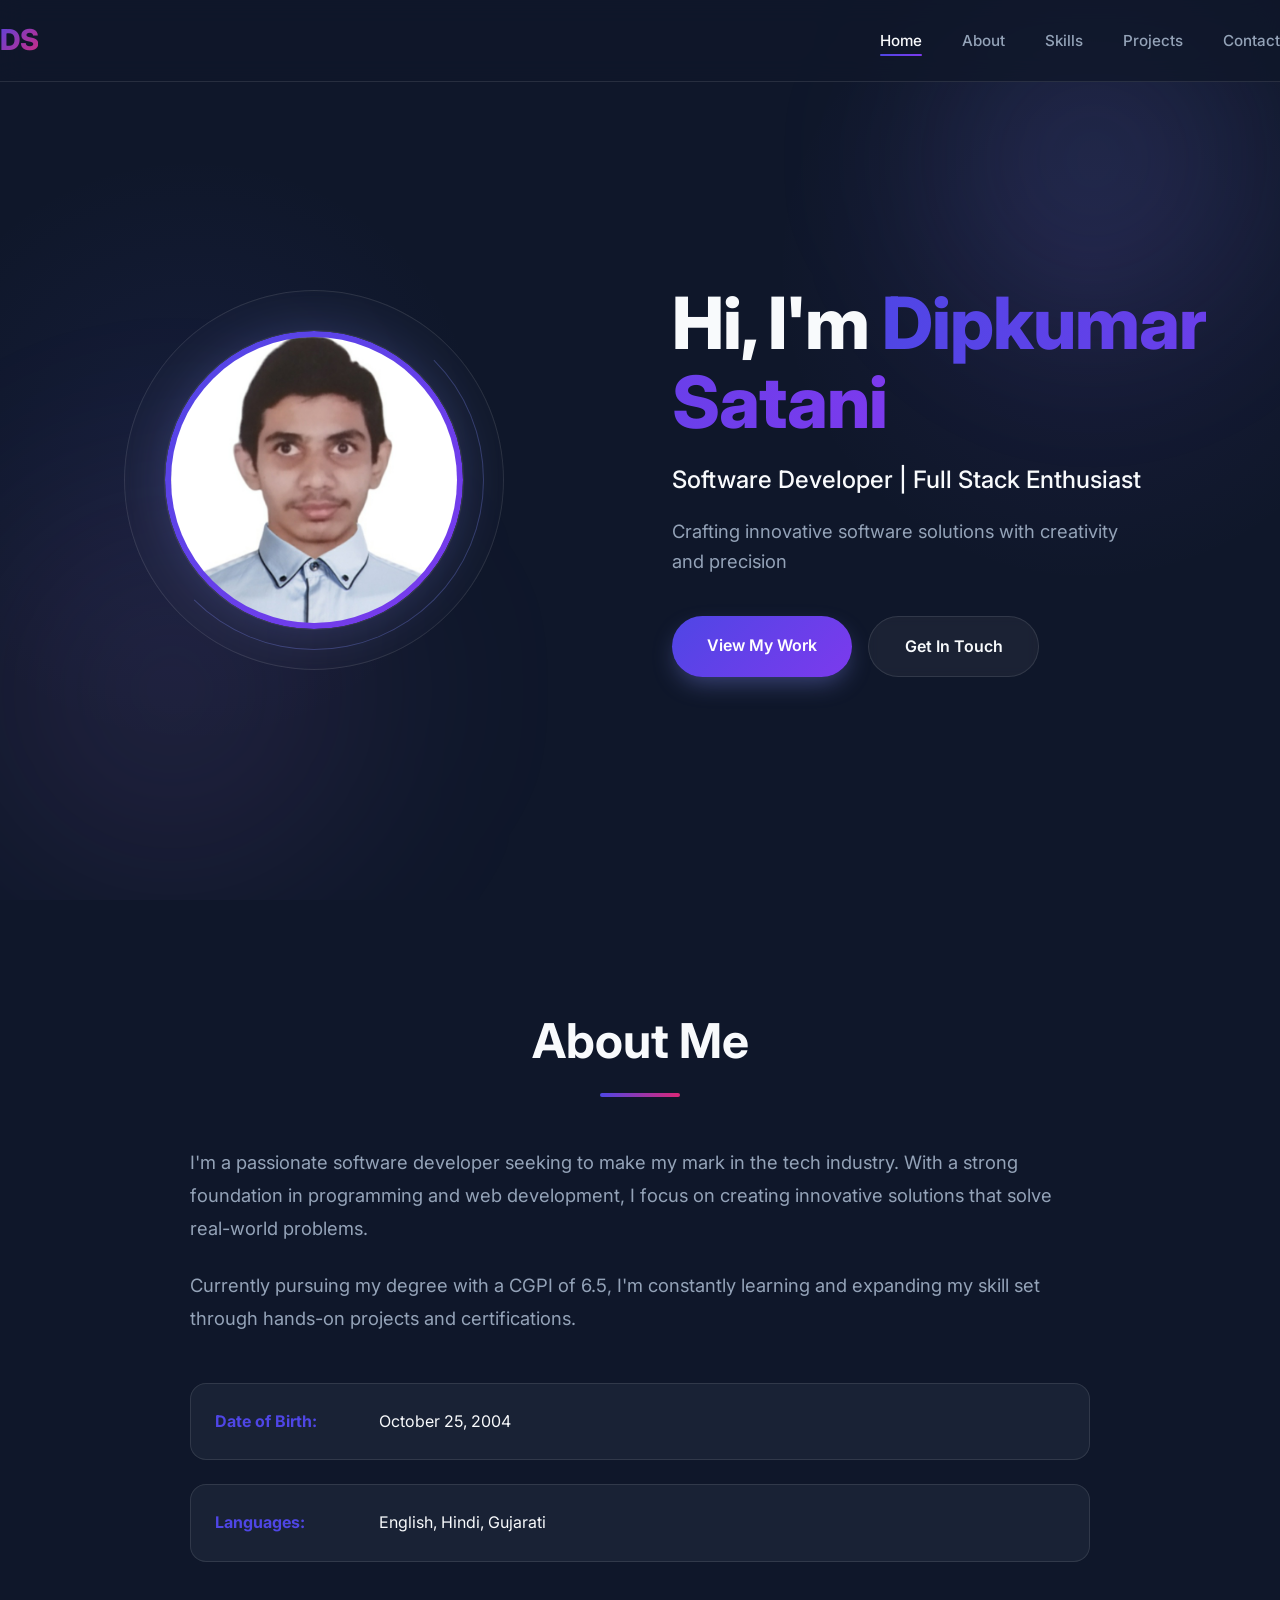
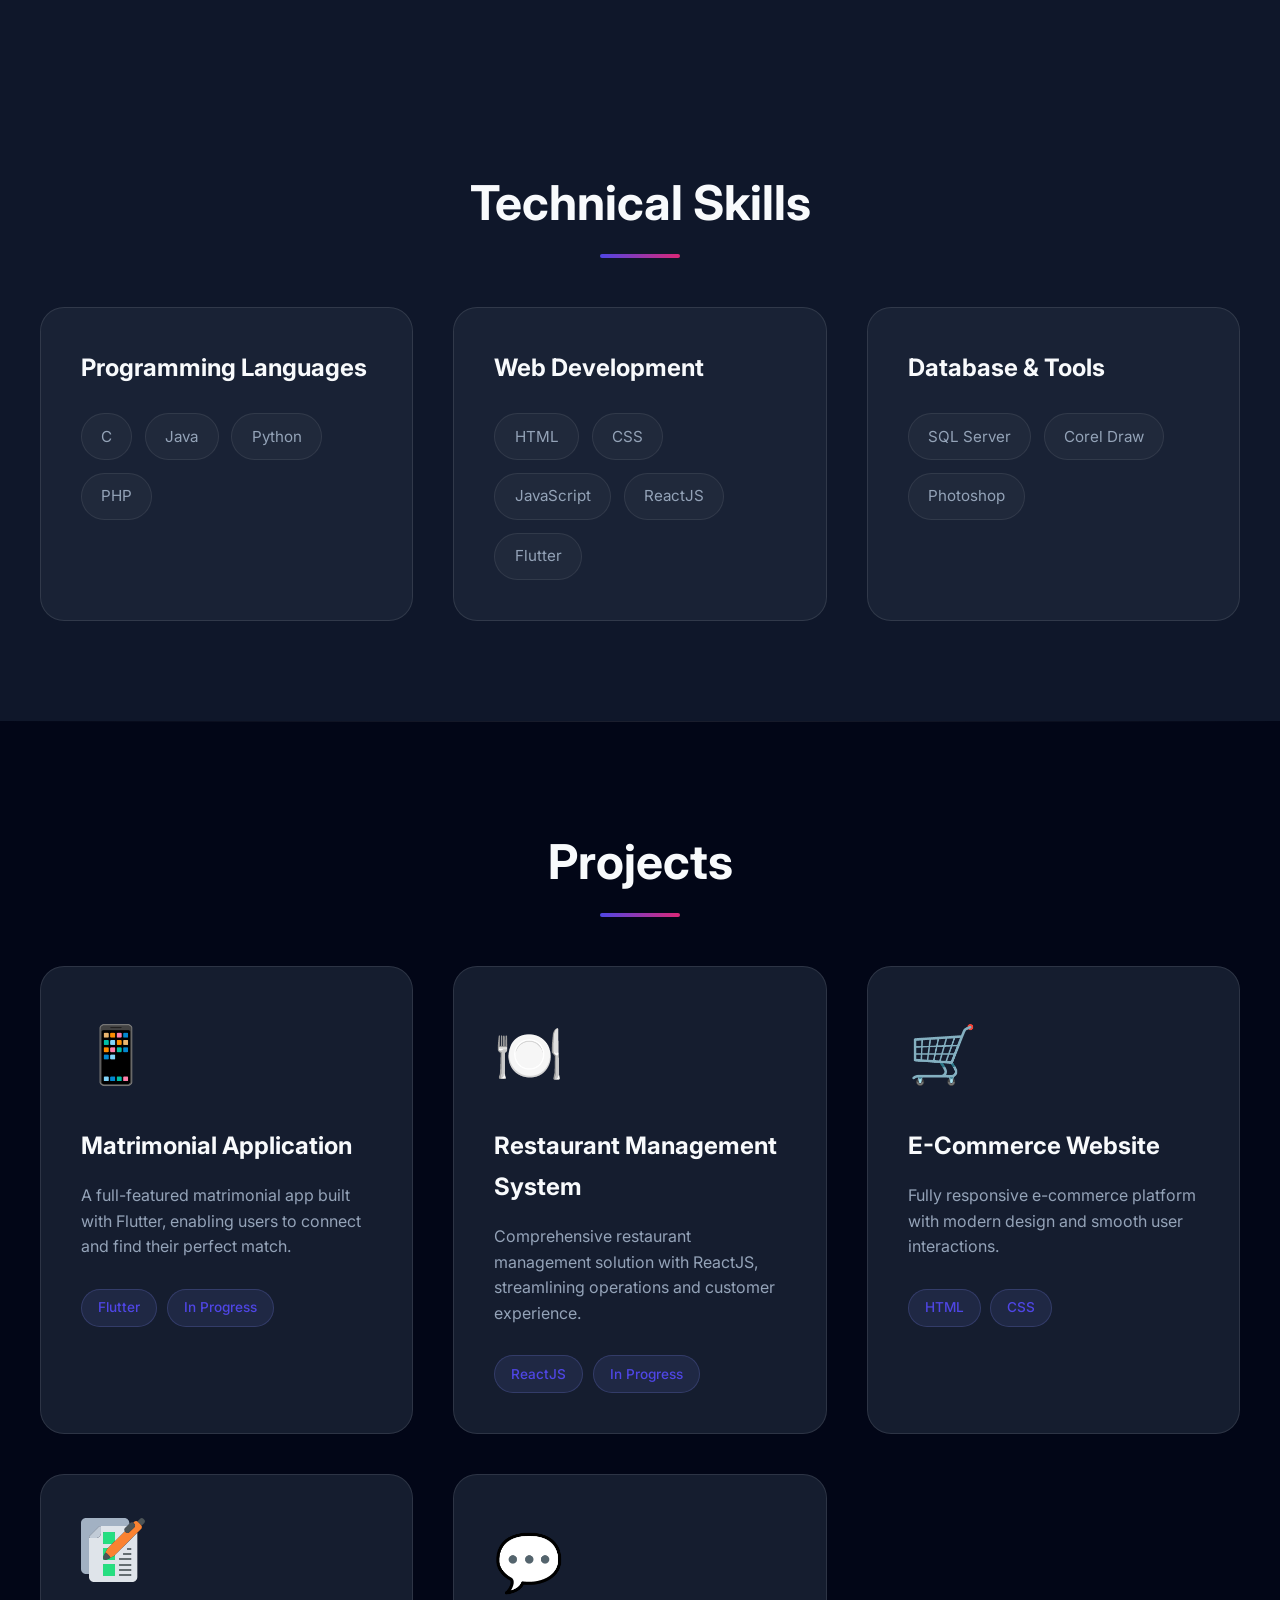
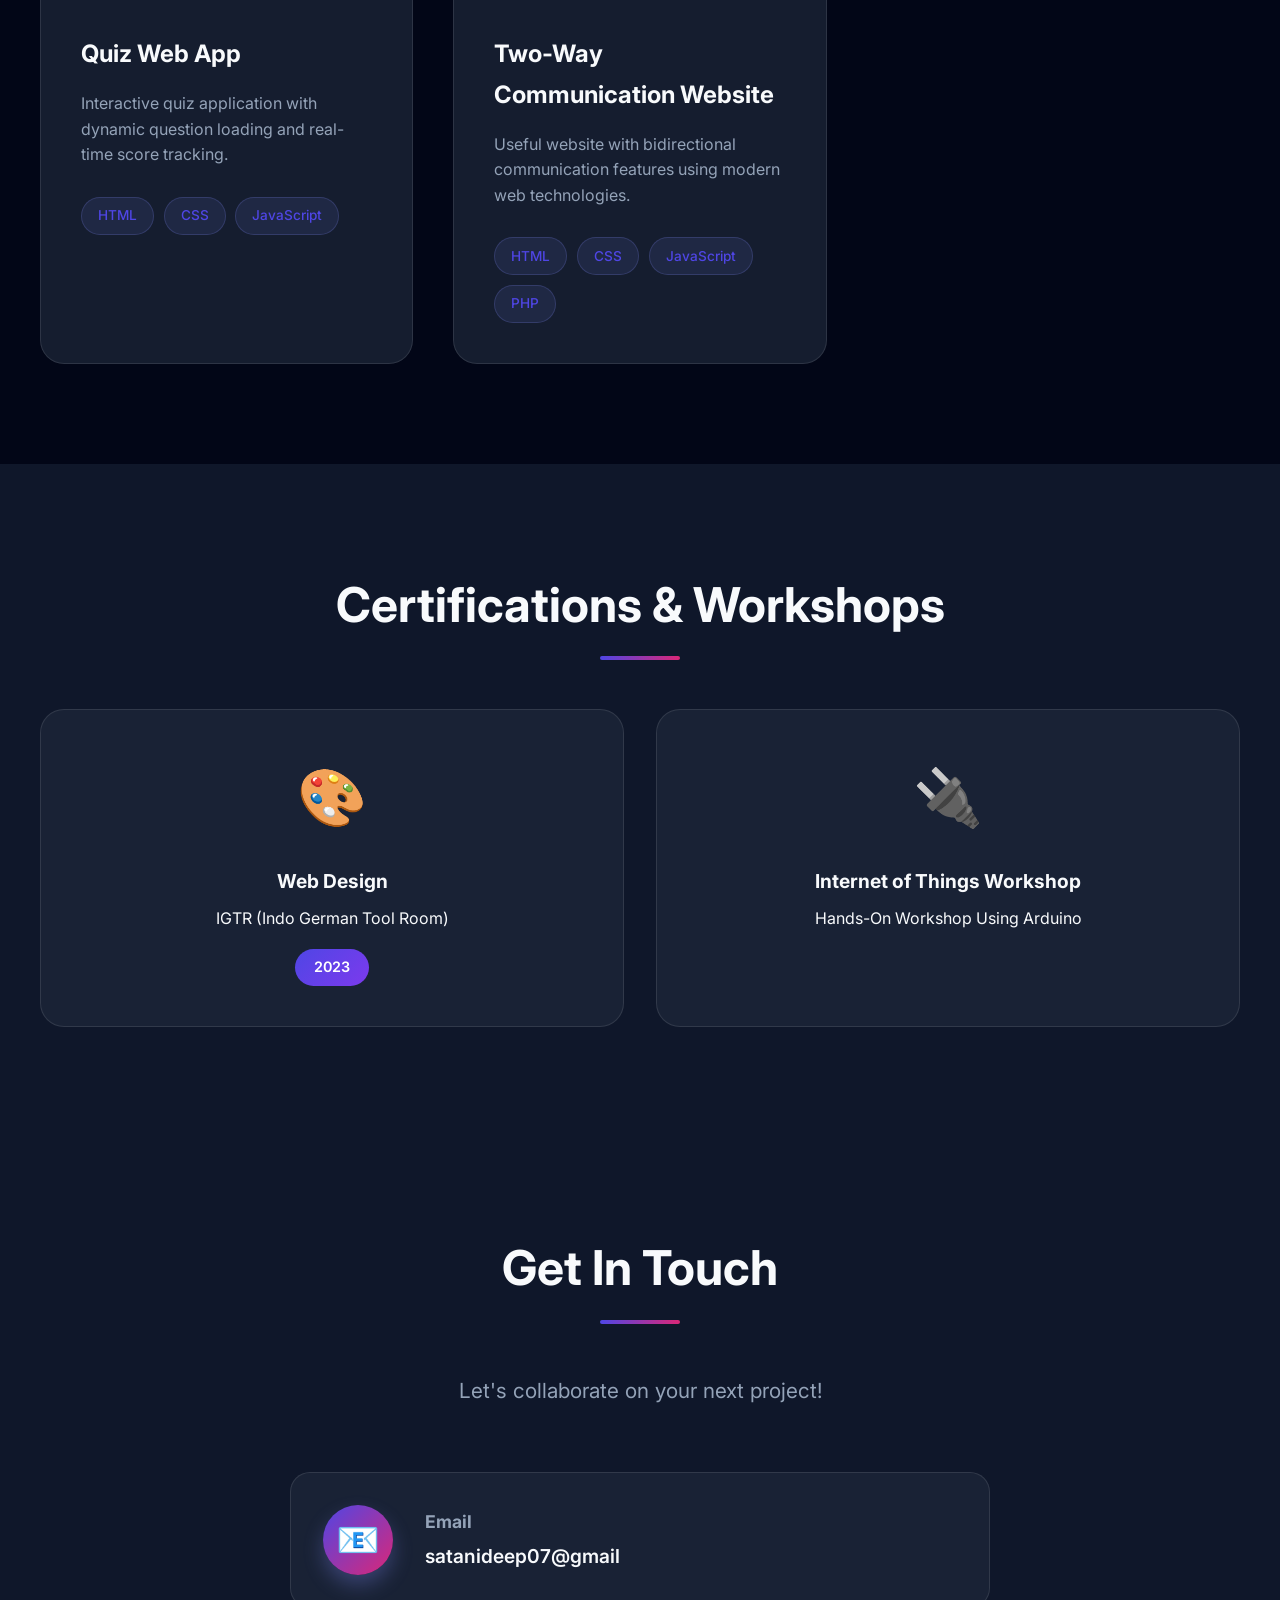
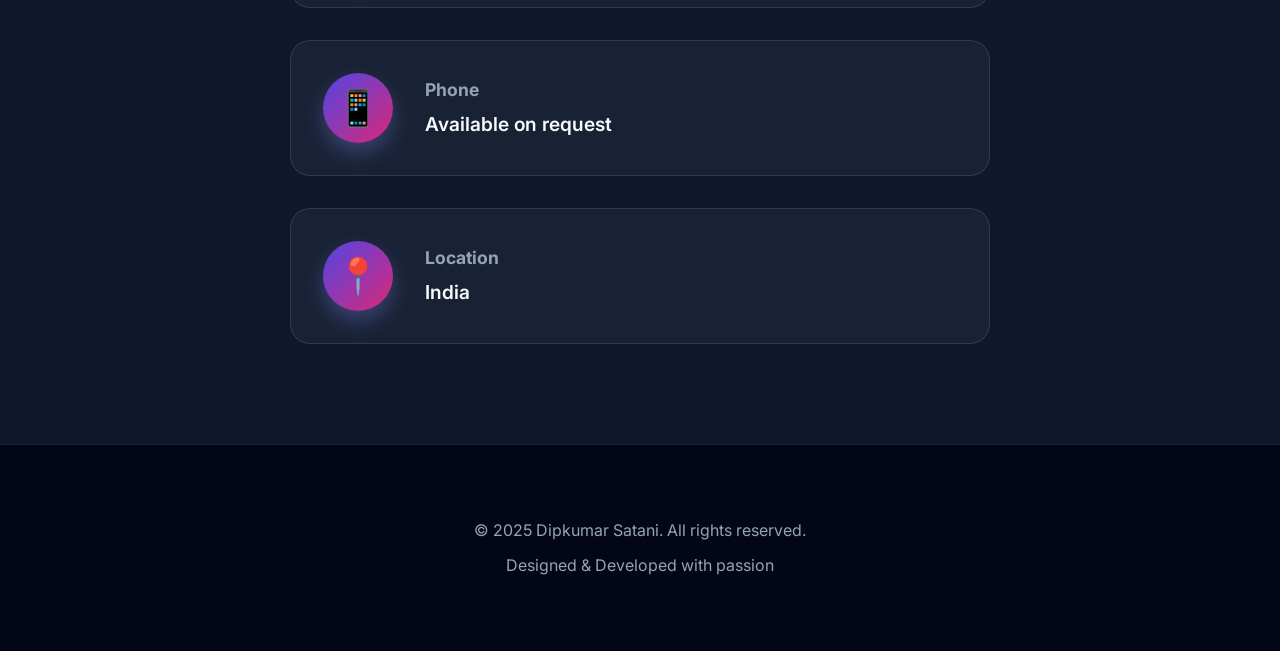
==== commit f9c78e28: "Update index.html" ====
--- a/index.html
+++ b/index.html
@@ -262,7 +262,7 @@
             <div class="contact-icon">📧</div>
             <div>
               <h4>Email</h4>
-              <p>dipkumar.satanideep07@gmail</p>
+              <p>satanideep07@gmail</p>
             </div>
           </div>
           <div class="contact-item">
